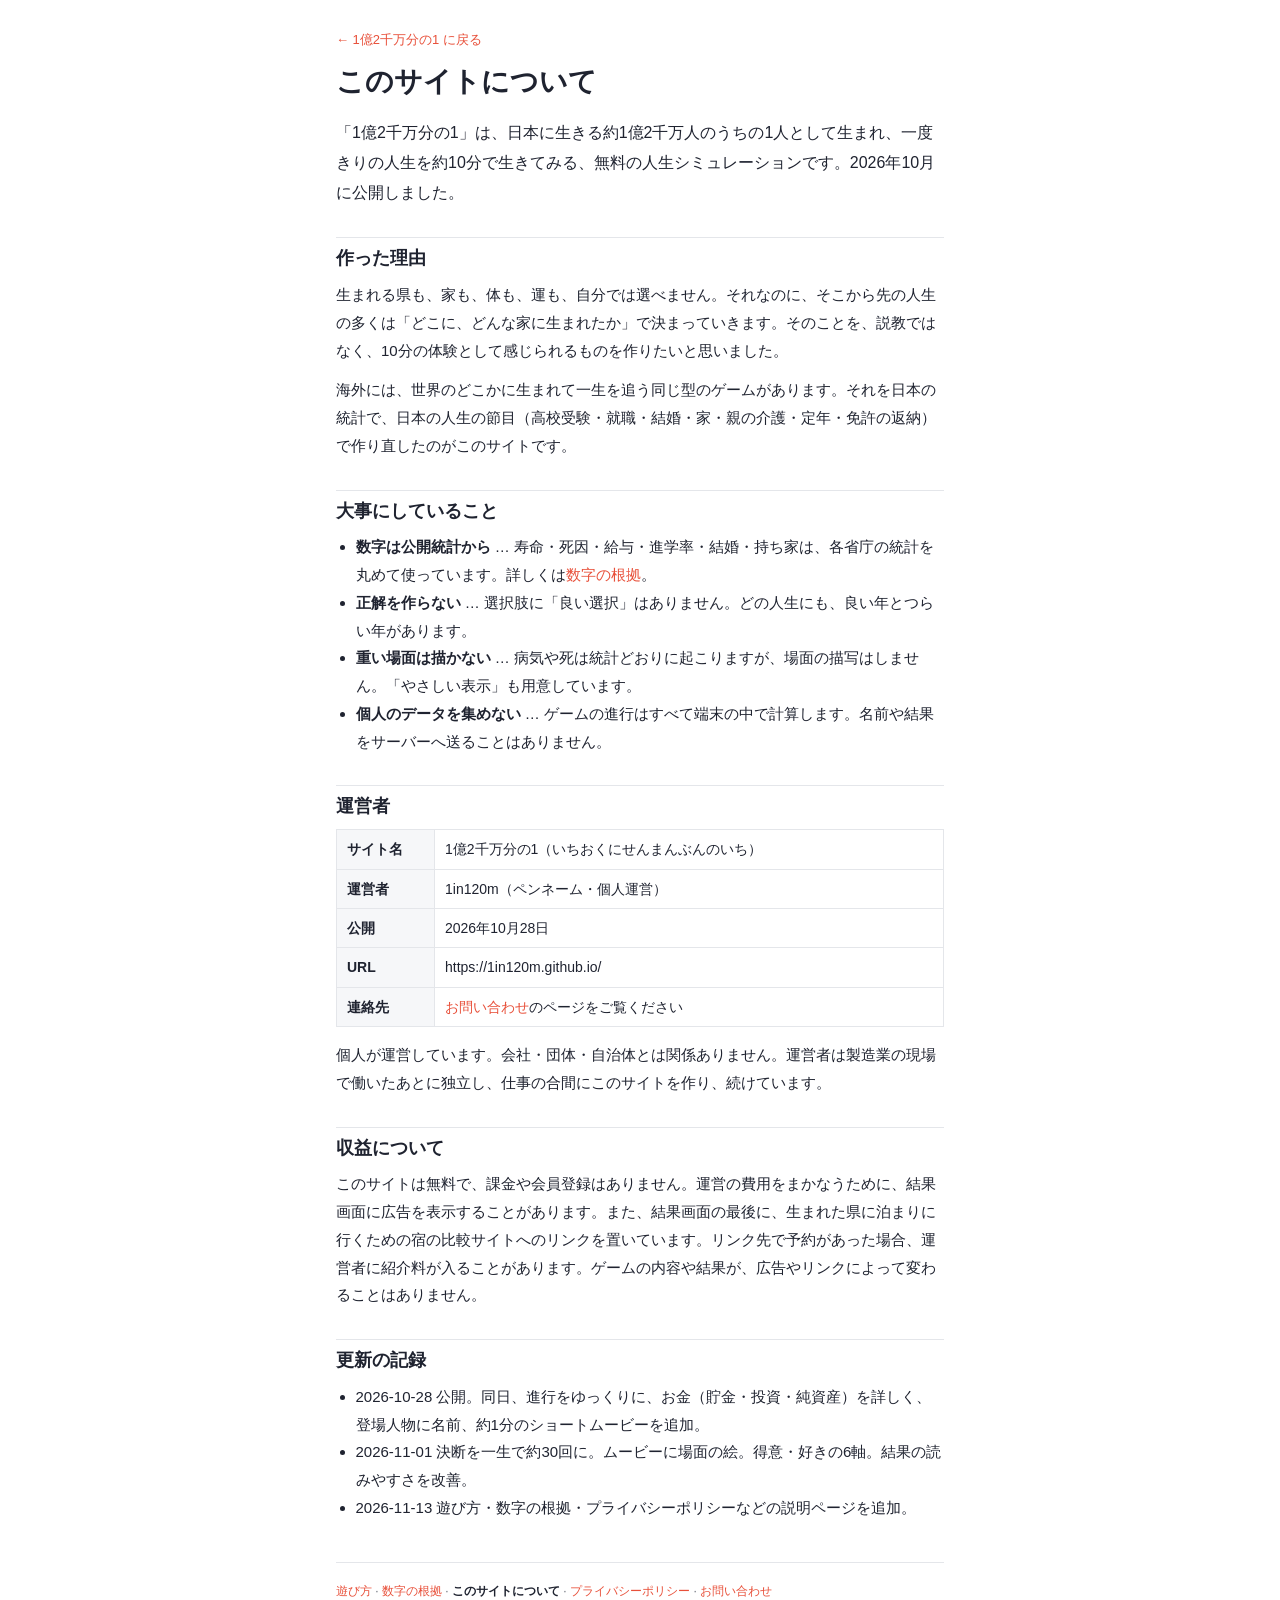
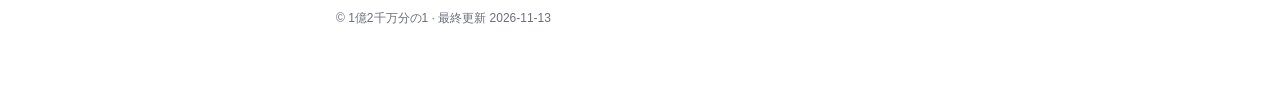
==== about.html @ 20c6a7b9 "説明ページ（遊び方・数字の根拠・このサイトについて・プライバシーポリシー・お問い合わせ）を追加" ====
<!doctype html>
<html lang="ja">
<head>
<meta charset="utf-8">
<meta name="viewport" content="width=device-width, initial-scale=1, viewport-fit=cover">
<title>このサイトについて ― 1億2千万分の1</title>
<meta name="description" content="「1億2千万分の1」を作った理由と運営者について。日本のどこかに生まれて一度きりの人生を10分で生きる、無料の人生シミュレーション。">
<link rel="canonical" href="https://1in120m.github.io/about.html">
<meta property="og:title" content="このサイトについて ― 1億2千万分の1">
<meta property="og:description" content="「1億2千万分の1」を作った理由と運営者について。日本のどこかに生まれて一度きりの人生を10分で生きる、無料の人生シミュレーション。">
<meta property="og:type" content="article">
<meta property="og:url" content="https://1in120m.github.io/about.html">
<meta property="og:image" content="https://1in120m.github.io/og.png">
<meta property="og:site_name" content="1億2千万分の1">
<meta property="og:locale" content="ja_JP">
<meta name="twitter:card" content="summary_large_image">
<meta name="theme-color" content="#ffffff">
<link rel="icon" href="data:image/svg+xml,%3Csvg xmlns='http://www.w3.org/2000/svg' viewBox='0 0 100 100'%3E%3Ccircle cx='50' cy='50' r='40' fill='%23e8503a'/%3E%3C/svg%3E">
<link rel="stylesheet" href="style.css?v=20261113a">
<script async src="https://pagead2.googlesyndication.com/pagead/js/adsbygoogle.js?client=ca-pub-4398716563180788" crossorigin="anonymous"></script>
</head>
<body class="doc-body">
<main class="doc">
  <p class="doc-home"><a href="./">← 1億2千万分の1 に戻る</a></p>
  <h1>このサイトについて</h1>

  <p class="lead">「1億2千万分の1」は、日本に生きる約1億2千万人のうちの1人として生まれ、一度きりの人生を約10分で生きてみる、無料の人生シミュレーションです。2026年10月に公開しました。</p>

  <h2>作った理由</h2>
  <p>生まれる県も、家も、体も、運も、自分では選べません。それなのに、そこから先の人生の多くは「どこに、どんな家に生まれたか」で決まっていきます。そのことを、説教ではなく、10分の体験として感じられるものを作りたいと思いました。</p>
  <p>海外には、世界のどこかに生まれて一生を追う同じ型のゲームがあります。それを日本の統計で、日本の人生の節目（高校受験・就職・結婚・家・親の介護・定年・免許の返納）で作り直したのがこのサイトです。</p>

  <h2>大事にしていること</h2>
  <ul>
    <li><b>数字は公開統計から</b> … 寿命・死因・給与・進学率・結婚・持ち家は、各省庁の統計を丸めて使っています。詳しくは<a href="data.html">数字の根拠</a>。</li>
    <li><b>正解を作らない</b> … 選択肢に「良い選択」はありません。どの人生にも、良い年とつらい年があります。</li>
    <li><b>重い場面は描かない</b> … 病気や死は統計どおりに起こりますが、場面の描写はしません。「やさしい表示」も用意しています。</li>
    <li><b>個人のデータを集めない</b> … ゲームの進行はすべて端末の中で計算します。名前や結果をサーバーへ送ることはありません。</li>
  </ul>

  <h2>運営者</h2>
  <table class="doc-table">
    <tbody>
      <tr><th>サイト名</th><td>1億2千万分の1（いちおくにせんまんぶんのいち）</td></tr>
      <tr><th>運営者</th><td>1in120m（ペンネーム・個人運営）</td></tr>
      <tr><th>公開</th><td>2026年10月28日</td></tr>
      <tr><th>URL</th><td>https://1in120m.github.io/</td></tr>
      <tr><th>連絡先</th><td><a href="contact.html">お問い合わせ</a>のページをご覧ください</td></tr>
    </tbody>
  </table>
  <p>個人が運営しています。会社・団体・自治体とは関係ありません。運営者は製造業の現場で働いたあとに独立し、仕事の合間にこのサイトを作り、続けています。</p>

  <h2>収益について</h2>
  <p>このサイトは無料で、課金や会員登録はありません。運営の費用をまかなうために、結果画面に広告を表示することがあります。また、結果画面の最後に、生まれた県に泊まりに行くための宿の比較サイトへのリンクを置いています。リンク先で予約があった場合、運営者に紹介料が入ることがあります。ゲームの内容や結果が、広告やリンクによって変わることはありません。</p>

  <h2>更新の記録</h2>
  <ul>
    <li>2026-10-28 公開。同日、進行をゆっくりに、お金（貯金・投資・純資産）を詳しく、登場人物に名前、約1分のショートムービーを追加。</li>
    <li>2026-11-01 決断を一生で約30回に。ムービーに場面の絵。得意・好きの6軸。結果の読みやすさを改善。</li>
    <li>2026-11-13 遊び方・数字の根拠・プライバシーポリシーなどの説明ページを追加。</li>
  </ul>

  <footer class="doc-foot">
    <nav class="doc-nav"><a href="howto.html">遊び方</a> · <a href="data.html">数字の根拠</a> · <b>このサイトについて</b> · <a href="privacy.html">プライバシーポリシー</a> · <a href="contact.html">お問い合わせ</a></nav>
    <p>© 1億2千万分の1 · 最終更新 2026-11-13</p>
  </footer>
</main>
</body>
</html>
---- style.css ----
:root{
  --bg:#ffffff; --panel:#f6f7f9; --ink:#1f2330; --mute:#6b6f7a; --line:#e4e6ea;
  --accent:#e8503a; --accent-ink:#fff; --good:#2e8b57; --bad:#c0392b;
  --health:#3aa66b; --happy:#f2a93b; --learn:#4a7bd0; --bond:#c85c9e;
  color-scheme: light;
}
*{box-sizing:border-box}
html,body{margin:0;background:var(--bg);color:var(--ink);font-family:-apple-system,"Hiragino Sans","Hiragino Kaku Gothic ProN","Noto Sans JP","Yu Gothic",sans-serif;line-height:1.6;-webkit-text-size-adjust:100%}
.screen{display:none;min-height:100dvh}
.screen.active{display:flex;flex-direction:column}
.hidden{display:none !important}
button,input{font:inherit}
.btn{display:inline-block;border:0;border-radius:14px;padding:14px 22px;background:var(--panel);color:var(--ink);text-decoration:none;cursor:pointer;border:1px solid var(--line);text-align:center}
.btn-primary{background:var(--accent);color:var(--accent-ink);border-color:var(--accent);font-weight:700}
.btn-big{width:100%;font-size:20px;padding:18px}
.btn-sub{font-size:14px;padding:10px 14px}
.btn:active{transform:translateY(1px)}

/* タイトル */
.title-wrap,.birth-wrap,.result-wrap{max-width:560px;width:100%;margin:0 auto;padding:36px 16px 48px}
.title-eyebrow{color:var(--mute);margin:0 0 4px;font-size:15px}
.title-main{font-size:44px;line-height:1.15;margin:0 0 16px;letter-spacing:.02em}
.title-lead{margin:0 0 28px;font-size:16px}
.field{display:block;margin:0 0 14px}
.field span{display:block;font-size:13px;color:var(--mute);margin-bottom:4px}
.field input{width:100%;padding:12px 14px;border:1px solid var(--line);border-radius:12px;background:var(--panel);color:var(--ink);font-size:16px}
.toggle{display:flex;gap:10px;align-items:flex-start;font-size:14px;margin:0 0 22px;color:var(--mute)}
.toggle input{margin-top:5px}
.title-note{font-size:12px;color:var(--mute);margin:18px 0 0;line-height:1.7}
.past-lives{margin-top:36px;border-top:1px solid var(--line);padding-top:18px}
.past-lives h2{font-size:15px;margin:0 0 8px;color:var(--mute)}
.past-lives ul{list-style:none;margin:0;padding:0}
.past-lives li{padding:8px 0;border-bottom:1px dashed var(--line);font-size:14px}
.past-lives li small{color:var(--mute);display:block}

/* 誕生 */
#screen-birth{justify-content:center;text-align:center}
.birth-eyebrow{color:var(--mute);margin:0;font-size:15px}
.birth-pref{font-size:48px;margin:6px 0 20px;letter-spacing:.04em}
.birth-line{font-size:17px;margin:0 0 10px}
.birth-line.small{font-size:13px;color:var(--mute);margin-bottom:32px}

/* 人生 */
#screen-life{height:100dvh;overflow:hidden}
.life-head{display:flex;justify-content:space-between;align-items:baseline;padding:12px 16px 4px;max-width:720px;width:100%;margin:0 auto}
.life-id{font-size:14px;color:var(--mute)}
.life-id .sep{margin:0 6px}
.life-age{font-size:30px;font-weight:700;line-height:1}
.life-age small{font-size:14px;font-weight:400;margin-left:2px}
.life-year{font-size:13px;color:var(--mute);font-weight:400;margin-left:8px}
.stats-row{display:flex;align-items:center;gap:6px;padding:4px 16px 8px;max-width:720px;width:100%;margin:0 auto;border-bottom:1px solid var(--line)}
.stats{flex:1;display:grid;grid-template-columns:1fr;gap:3px 14px;min-width:0}
@media (min-width:520px){.stats{grid-template-columns:1fr 1fr}}
.radar-box{flex:none;width:120px;height:120px}
.radar-box svg{display:block}
.radar-wrap{display:flex;gap:14px;align-items:center;flex-wrap:wrap}
.radar-text{font-size:14px}
.radar-text p{margin:4px 0}
.stat{display:flex;align-items:center;gap:8px;font-size:12px}
.stat-label{width:52px;color:var(--mute);flex:none}
.bar{flex:1;height:8px;background:var(--line);border-radius:4px;overflow:hidden}
.bar i{display:block;height:100%;width:0;border-radius:4px;transition:width .5s}
#bar-health{background:var(--health)}#bar-happy{background:var(--happy)}#bar-learn{background:var(--learn)}#bar-bond{background:var(--bond)}
.stat b{width:26px;text-align:right;font-variant-numeric:tabular-nums}
.money{grid-column:1/-1;display:flex;align-items:center;gap:6px;font-size:12px;flex-wrap:wrap}
.money .stat-label{width:auto;margin-left:6px}
.money .stat-label:first-child{margin-left:0}
.money b{font-variant-numeric:tabular-nums}
.life-job{color:var(--mute);margin-left:auto}
.log{flex:1;overflow-y:auto;padding:10px 16px 84px;max-width:720px;width:100%;margin:0 auto;scroll-behavior:smooth}
.ev{display:flex;gap:10px;padding:6px 0;font-size:15px;animation:fade .4s}
.ev .age{flex:none;width:34px;color:var(--mute);font-size:12px;padding-top:4px;font-variant-numeric:tabular-nums}
.ev.milestone{font-weight:700}
.ev.good .txt{color:var(--good)}
.ev.bad .txt{color:var(--bad)}
.ev.choice .txt{color:var(--mute);font-style:italic}
.ev.death{font-weight:700;font-size:17px;padding:14px 0}
.year-gap{height:4px}
@keyframes fade{from{opacity:0;transform:translateY(4px)}to{opacity:1;transform:none}}
.decision{flex:none;margin:0 12px 72px;max-width:720px;width:calc(100% - 24px);align-self:center;background:var(--panel);border:1px solid var(--line);border-radius:18px;padding:14px 16px 16px;box-shadow:0 8px 30px rgba(0,0,0,.12);animation:fade .3s;max-height:46dvh;overflow-y:auto}
.decision-age{margin:0;font-size:12px;color:var(--mute)}
.decision-q{margin:4px 0 12px;font-size:17px;font-weight:700}
.decision-opts{display:grid;gap:8px}
.decision-opts .btn{text-align:left;font-size:15px}
.decision-opts .btn small{display:block;color:var(--mute);font-weight:400;font-size:12px}
.controls{position:fixed;left:0;right:0;bottom:0;height:64px;display:flex;align-items:center;gap:6px;padding:0 10px env(safe-area-inset-bottom);background:var(--panel);border-top:1px solid var(--line);max-width:720px;margin:0 auto}
.ctl{border:1px solid var(--line);background:var(--bg);color:var(--ink);border-radius:10px;padding:8px 10px;font-size:13px;cursor:pointer;white-space:nowrap}
.ctl.active{background:var(--ink);color:#fff;border-color:var(--ink)}
#btn-pause{font-size:16px;width:40px;padding:8px 0;flex:none}
.speed{display:flex;gap:4px}
.auto{margin-left:auto;font-size:13px;display:flex;gap:4px;align-items:center;color:var(--mute);white-space:nowrap}

/* 結果 */
.result-eyebrow{color:var(--mute);margin:0}
.result-main{font-size:28px;line-height:1.3;margin:6px 0 10px}
.result-cause{margin:0 0 6px;font-size:15px}
.result-help{font-size:13px;color:var(--mute);border:1px solid var(--line);border-radius:12px;padding:10px 12px;margin:8px 0 0}
#card{width:100%;height:auto;border-radius:16px;margin:18px 0 12px;box-shadow:0 10px 30px rgba(0,0,0,.18)}
.share{display:grid;gap:8px;margin-bottom:18px}
.share-row{display:grid;grid-template-columns:1fr 1fr 1fr;gap:8px}
.ad{min-height:100px;margin:12px 0 18px;text-align:center}
.result-wrap h3{font-size:15px;color:var(--mute);margin:22px 0 8px;border-bottom:1px solid var(--line);padding-bottom:4px}
.result-grid{display:grid;grid-template-columns:1fr 1fr;gap:10px}
.r{background:var(--panel);border:1px solid var(--line);border-radius:12px;padding:10px 12px}
.r span{display:block;font-size:12px;color:var(--mute)}
.r b{font-size:16px}
.lifemap{display:grid;grid-template-columns:repeat(20,1fr);gap:3px}
.lifemap i{display:block;aspect-ratio:1;border-radius:3px;background:var(--happy)}
.lifemap-legend{font-size:12px;color:var(--mute);margin:6px 0 0}
.result-log{font-size:14px;max-height:320px;overflow-y:auto;background:var(--panel);border:1px solid var(--line);border-radius:12px;padding:8px 12px}
.result-log .ev{padding:3px 0;font-size:14px;animation:none}
.exit{margin:26px 0 18px;text-align:center}
.exit-note{font-size:13px;color:var(--mute);margin:0 0 8px}

.share-row.two{grid-template-columns:1fr 1fr}
.movie-note{font-size:13px;color:var(--mute);margin:0 0 10px}
.movie{margin-top:12px;text-align:center}
#movie-canvas{width:100%;max-width:360px;height:auto;border-radius:16px;box-shadow:0 10px 30px rgba(0,0,0,.18);background:#fff}
.movie-status{font-size:13px;color:var(--mute);margin:10px 0}

/* 説明ページ・タイトル画面の説明とフッター（2026-11-13） */
.intro{margin-top:40px;border-top:1px solid var(--line);padding-top:22px;font-size:15px;color:var(--ink)}
.intro h2{font-size:16px;margin:0 0 10px}
.intro p{margin:0 0 12px;line-height:1.8}
.intro-links a,.site-foot a,.doc a{color:var(--accent);text-decoration:none}
.intro-links a:hover,.site-foot a:hover,.doc a:hover{text-decoration:underline}
.site-foot{margin-top:28px;border-top:1px solid var(--line);padding-top:16px;font-size:12px;color:var(--mute);line-height:2}
.site-foot p{margin:4px 0 0}
.doc-body{display:block}
.doc{max-width:640px;width:100%;margin:0 auto;padding:28px 16px 56px;font-size:15px}
.doc h1{font-size:28px;line-height:1.3;margin:6px 0 18px}
.doc h2{font-size:18px;margin:30px 0 8px;padding-top:6px;border-top:1px solid var(--line)}
.doc p,.doc li{line-height:1.85}
.doc p{margin:0 0 12px}
.doc ul{padding-left:1.3em;margin:0 0 12px}
.doc .lead{font-size:16px;color:var(--ink)}
.doc-home{font-size:13px;margin:0}
.doc-table{width:100%;border-collapse:collapse;font-size:14px;margin:6px 0 14px}
.doc-table th,.doc-table td{border:1px solid var(--line);padding:8px 10px;text-align:left;vertical-align:top;line-height:1.6}
.doc-table th{background:var(--panel);font-weight:600;white-space:nowrap}
.doc-table tbody th{width:7em}
.faq dt{font-weight:700;margin-top:12px}
.faq dd{margin:4px 0 0;line-height:1.8}
.doc-date{color:var(--mute);font-size:13px}
.doc-foot{margin-top:40px;border-top:1px solid var(--line);padding-top:16px;font-size:12px;color:var(--mute);line-height:2}
.doc-nav b{color:var(--ink)}
.doc-foot p{margin:4px 0 0}
@media (max-width:480px){.doc-table{display:block;overflow-x:auto}}
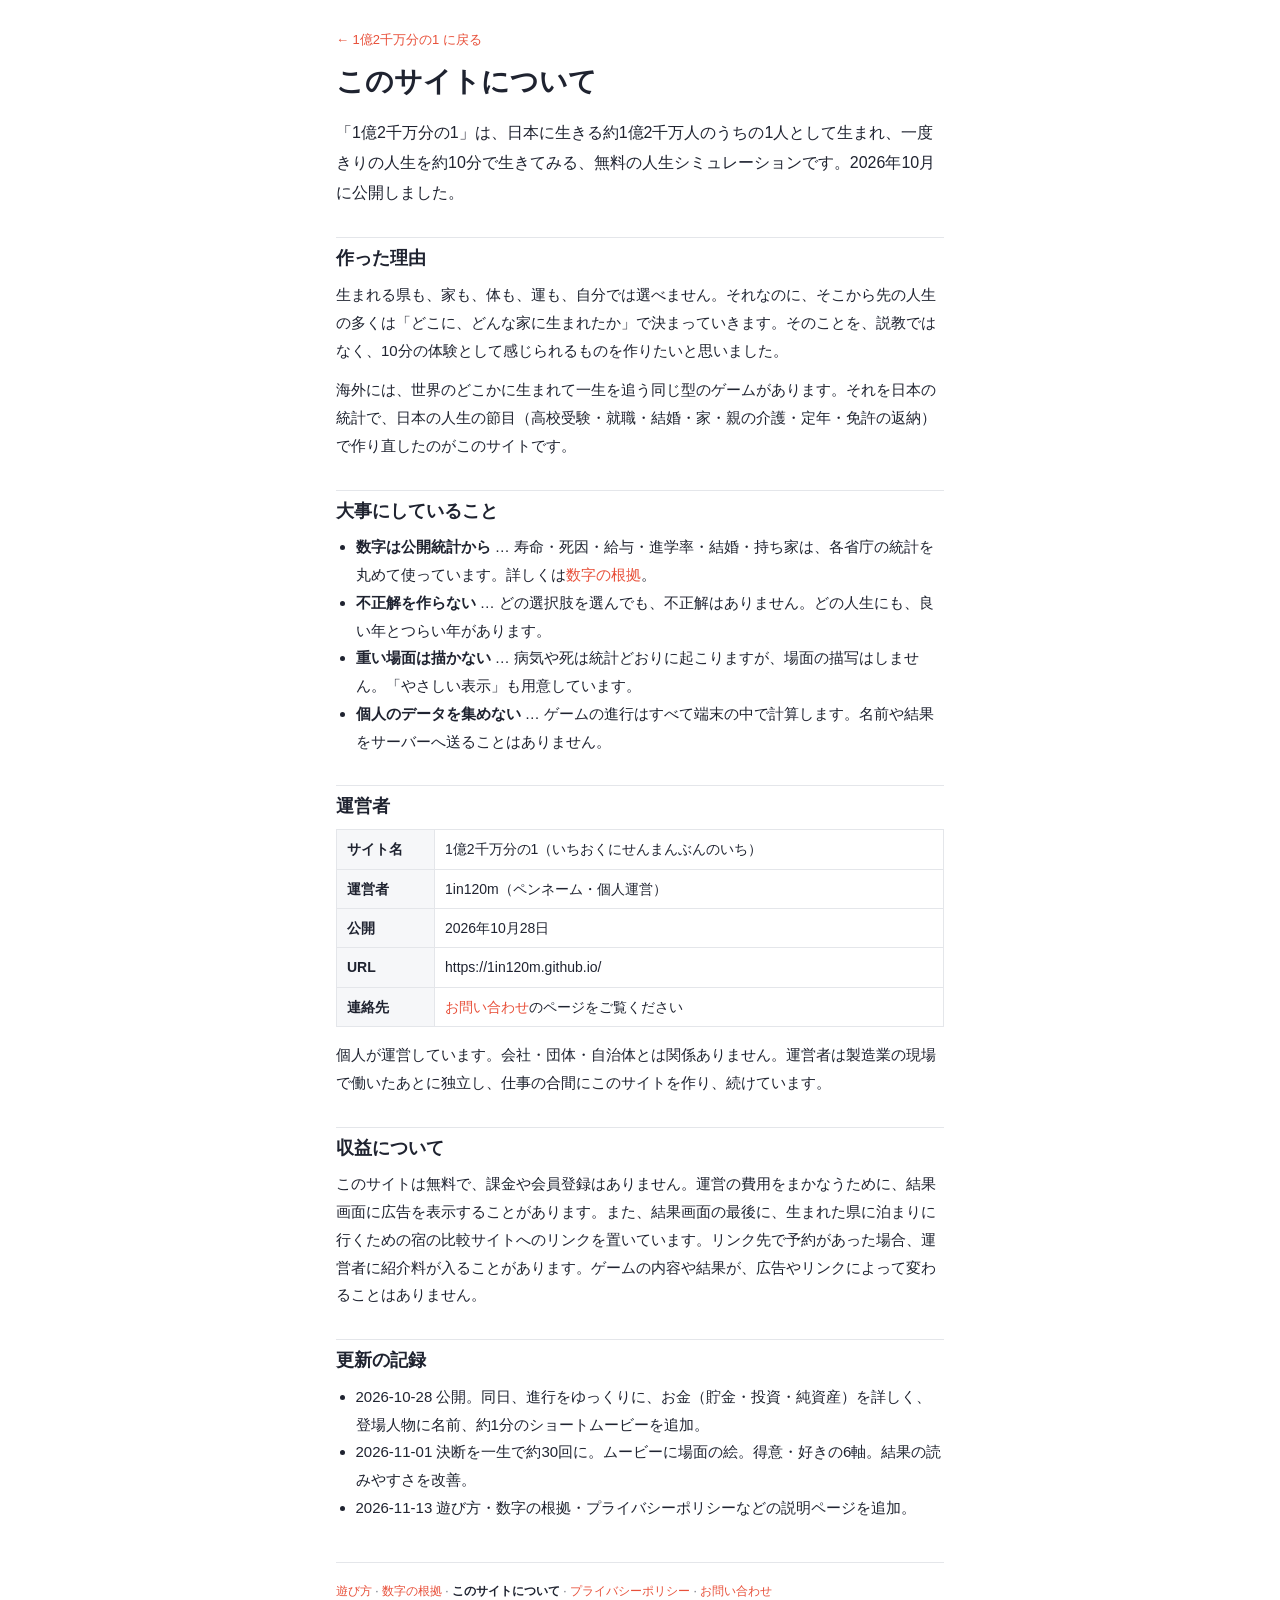
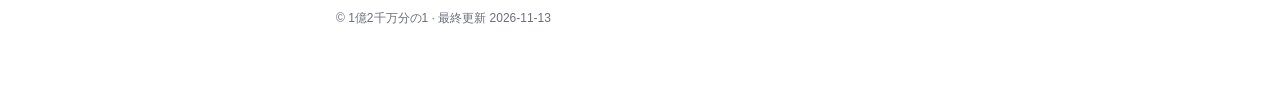
==== commit 4107d1a1: "説明文の言い回しを直す" ====
--- a/about.html
+++ b/about.html
@@ -33,7 +33,7 @@
   <h2>大事にしていること</h2>
   <ul>
     <li><b>数字は公開統計から</b> … 寿命・死因・給与・進学率・結婚・持ち家は、各省庁の統計を丸めて使っています。詳しくは<a href="data.html">数字の根拠</a>。</li>
-    <li><b>正解を作らない</b> … 選択肢に「良い選択」はありません。どの人生にも、良い年とつらい年があります。</li>
+    <li><b>不正解を作らない</b> … どの選択肢を選んでも、不正解はありません。どの人生にも、良い年とつらい年があります。</li>
     <li><b>重い場面は描かない</b> … 病気や死は統計どおりに起こりますが、場面の描写はしません。「やさしい表示」も用意しています。</li>
     <li><b>個人のデータを集めない</b> … ゲームの進行はすべて端末の中で計算します。名前や結果をサーバーへ送ることはありません。</li>
   </ul>
